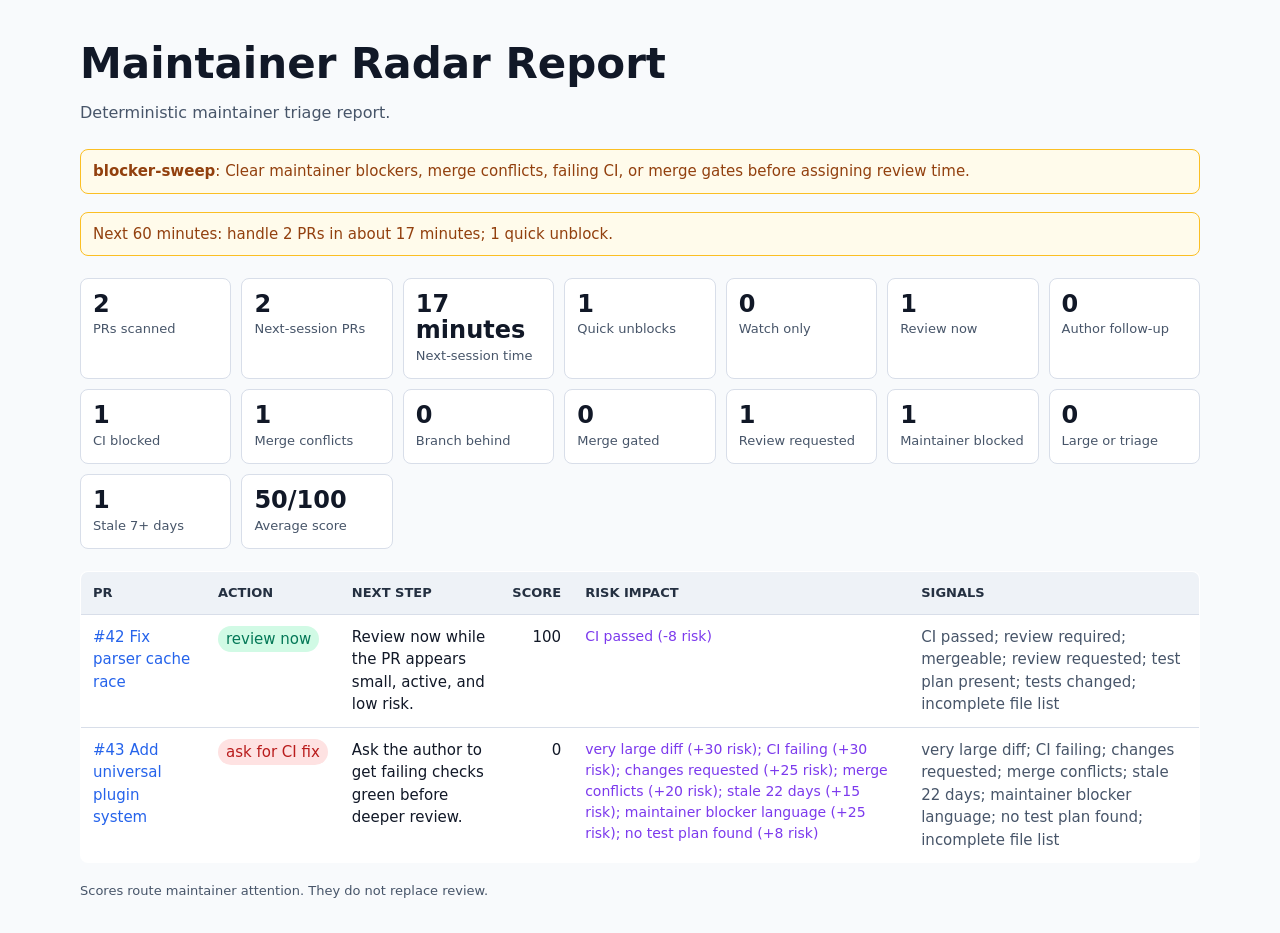
==== examples/output/sample-report.html @ 4cf0d81e "Prepare reproducible examples and guarded release checks" ====
<!doctype html>
<html lang="en">
<head>
  <meta charset="utf-8">
  <meta name="viewport" content="width=device-width, initial-scale=1">
  <title>Maintainer Radar Report</title>
  <style>
    :root {
      color-scheme: light;
      --bg: #f8fafc;
      --text: #111827;
      --muted: #475569;
      --line: #d8dee9;
      --panel: #ffffff;
      --blue: #2563eb;
      --green: #047857;
      --amber: #b45309;
      --red: #b91c1c;
      --purple: #7c3aed;
    }
    body {
      margin: 0;
      background: var(--bg);
      color: var(--text);
      font: 15px/1.5 ui-sans-serif, system-ui, -apple-system, BlinkMacSystemFont, "Segoe UI", sans-serif;
    }
    main {
      width: min(1120px, calc(100% - 32px));
      margin: 32px auto;
    }
    header {
      margin-bottom: 24px;
    }
    h1 {
      margin: 0 0 6px;
      font-size: clamp(28px, 5vw, 42px);
      letter-spacing: 0;
    }
    .subtitle {
      margin: 0;
      color: var(--muted);
      font-size: 16px;
    }
    .metrics {
      display: grid;
      grid-template-columns: repeat(auto-fit, minmax(150px, 1fr));
      gap: 10px;
      margin: 22px 0;
    }
    .metric {
      border: 1px solid var(--line);
      border-radius: 8px;
      background: var(--panel);
      padding: 12px;
    }
    .metric strong {
      display: block;
      font-size: 24px;
      line-height: 1.1;
    }
    .metric span {
      color: var(--muted);
      font-size: 13px;
    }
    table {
      width: 100%;
      border-collapse: collapse;
      background: var(--panel);
      border: 1px solid var(--line);
      border-radius: 8px;
      overflow: hidden;
    }
    th, td {
      border-bottom: 1px solid var(--line);
      padding: 11px 12px;
      text-align: left;
      vertical-align: top;
    }
    th {
      background: #eef2f7;
      color: #243041;
      font-size: 13px;
      text-transform: uppercase;
    }
    tr:last-child td {
      border-bottom: 0;
    }
    a {
      color: var(--blue);
      text-decoration: none;
    }
    a:hover {
      text-decoration: underline;
    }
    .score {
      font-variant-numeric: tabular-nums;
      text-align: right;
      white-space: nowrap;
    }
    .action {
      display: inline-block;
      border-radius: 999px;
      padding: 2px 8px;
      background: #e5e7eb;
      color: #1f2937;
      white-space: nowrap;
    }
    .action-review-now {
      background: #d1fae5;
      color: var(--green);
    }
    .action-ask-for-ci-fix,
    .action-needs-author-follow-up,
    .action-wait-for-author {
      background: #fee2e2;
      color: var(--red);
    }
    .action-wait-for-ci,
    .action-review-with-caution,
    .action-request-smaller-pr {
      background: #fef3c7;
      color: var(--amber);
    }
    .signals {
      color: var(--muted);
    }
    .impact {
      color: var(--purple);
      font-size: 14px;
    }
    .empty {
      color: var(--muted);
      text-align: center;
    }
    .action-group {
      margin-top: 22px;
    }
    .action-group h2 {
      margin: 0 0 8px;
      font-size: 18px;
    }
    .action-group h2 span {
      color: var(--muted);
      font-size: 13px;
      font-weight: 500;
    }
    .plan-section {
      margin-top: 22px;
    }
    .plan-section h2 {
      margin: 0 0 8px;
      font-size: 18px;
    }
    .notice {
      border: 1px solid #fbbf24;
      border-radius: 8px;
      background: #fffbeb;
      color: #92400e;
      padding: 10px 12px;
      margin: 0 0 18px;
    }
    pre {
      white-space: pre-wrap;
      border: 1px solid var(--line);
      border-radius: 8px;
      background: var(--panel);
      padding: 14px;
      overflow-x: auto;
    }
    details {
      border: 1px solid var(--line);
      border-radius: 8px;
      background: var(--panel);
      padding: 10px 12px;
      margin: 8px 0;
    }
    summary {
      cursor: pointer;
      font-weight: 700;
    }
    details pre {
      margin-bottom: 0;
    }
    .draft-tools {
      display: flex;
      align-items: center;
      gap: 8px;
      margin: 10px 0;
    }
    .copy-draft {
      border: 1px solid var(--line);
      border-radius: 6px;
      background: #eef2f7;
      color: var(--text);
      cursor: pointer;
      font: inherit;
      font-weight: 700;
      padding: 6px 10px;
    }
    .copy-draft:hover {
      background: #e2e8f0;
    }
    .copy-state {
      color: var(--muted);
      font-size: 13px;
    }
    footer {
      margin-top: 18px;
      color: var(--muted);
      font-size: 13px;
    }
  </style>
</head>
<body>
  <main>
    <header>
      <h1>Maintainer Radar Report</h1>
      <p class="subtitle">Deterministic maintainer triage report.</p>
    </header>
    <p class="notice"><strong>blocker-sweep</strong>: Clear maintainer blockers, merge conflicts, failing CI, or merge gates before assigning review time.</p><p class="notice">Next 60 minutes: handle 2 PRs in about 17 minutes; 1 quick unblock.</p><section class="metrics"><div class="metric"><strong>2</strong><span>PRs scanned</span></div>
<div class="metric"><strong>2</strong><span>Next-session PRs</span></div>
<div class="metric"><strong>17 minutes</strong><span>Next-session time</span></div>
<div class="metric"><strong>1</strong><span>Quick unblocks</span></div>
<div class="metric"><strong>0</strong><span>Watch only</span></div>
<div class="metric"><strong>1</strong><span>Review now</span></div>
<div class="metric"><strong>0</strong><span>Author follow-up</span></div>
<div class="metric"><strong>1</strong><span>CI blocked</span></div>
<div class="metric"><strong>1</strong><span>Merge conflicts</span></div>
<div class="metric"><strong>0</strong><span>Branch behind</span></div>
<div class="metric"><strong>0</strong><span>Merge gated</span></div>
<div class="metric"><strong>1</strong><span>Review requested</span></div>
<div class="metric"><strong>1</strong><span>Maintainer blocked</span></div>
<div class="metric"><strong>0</strong><span>Large or triage</span></div>
<div class="metric"><strong>1</strong><span>Stale 7+ days</span></div>
<div class="metric"><strong>50/100</strong><span>Average score</span></div></section>
    <table><thead><tr><th>PR</th><th>Action</th><th>Next step</th><th>Score</th><th>Risk impact</th><th>Signals</th></tr></thead><tbody><tr><td><a href="https://github.com/example/project/pull/42">#42 Fix parser cache race</a></td><td><span class="action action-review-now">review now</span></td><td>Review now while the PR appears small, active, and low risk.</td><td class="score">100</td><td class="impact">CI passed (-8 risk)</td><td class="signals">CI passed; review required; mergeable; review requested; test plan present; tests changed; incomplete file list</td></tr>
<tr><td><a href="https://github.com/example/project/pull/43">#43 Add universal plugin system</a></td><td><span class="action action-ask-for-ci-fix">ask for CI fix</span></td><td>Ask the author to get failing checks green before deeper review.</td><td class="score">0</td><td class="impact">very large diff (+30 risk); CI failing (+30 risk); changes requested (+25 risk); merge conflicts (+20 risk); stale 22 days (+15 risk); maintainer blocker language (+25 risk); no test plan found (+8 risk)</td><td class="signals">very large diff; CI failing; changes requested; merge conflicts; stale 22 days; maintainer blocker language; no test plan found; incomplete file list</td></tr></tbody></table>
    <footer>Scores route maintainer attention. They do not replace review.</footer>
  </main>
  <script>
    (() => {
      function fallbackCopy(text) {
        const area = document.createElement("textarea");
        area.value = text;
        area.setAttribute("readonly", "");
        area.style.position = "fixed";
        area.style.left = "-9999px";
        document.body.appendChild(area);
        area.select();
        try {
          return document.execCommand("copy");
        } finally {
          area.remove();
        }
      }

      async function copyText(text) {
        if (navigator.clipboard && window.isSecureContext) {
          await navigator.clipboard.writeText(text);
          return true;
        }
        return fallbackCopy(text);
      }

      function setState(button, text) {
        const state = button.parentElement.querySelector("[data-copy-state]");
        if (!state) {
          return;
        }
        state.textContent = text;
        setTimeout(() => {
          if (state.textContent === text) {
            state.textContent = "";
          }
        }, 2000);
      }

      document.addEventListener("click", async (event) => {
        const target = event.target;
        if (!(target instanceof Element)) {
          return;
        }
        const button = target.closest("[data-copy-target]");
        if (!(button instanceof HTMLButtonElement)) {
          return;
        }
        const source = document.getElementById(button.dataset.copyTarget || "");
        if (!source) {
          return;
        }
        try {
          const copied = await copyText(source.textContent || "");
          setState(button, copied ? "Copied" : "Select and copy");
        } catch (error) {
          setState(button, "Copy failed");
        }
      });
    })();
  </script>
</body>
</html>
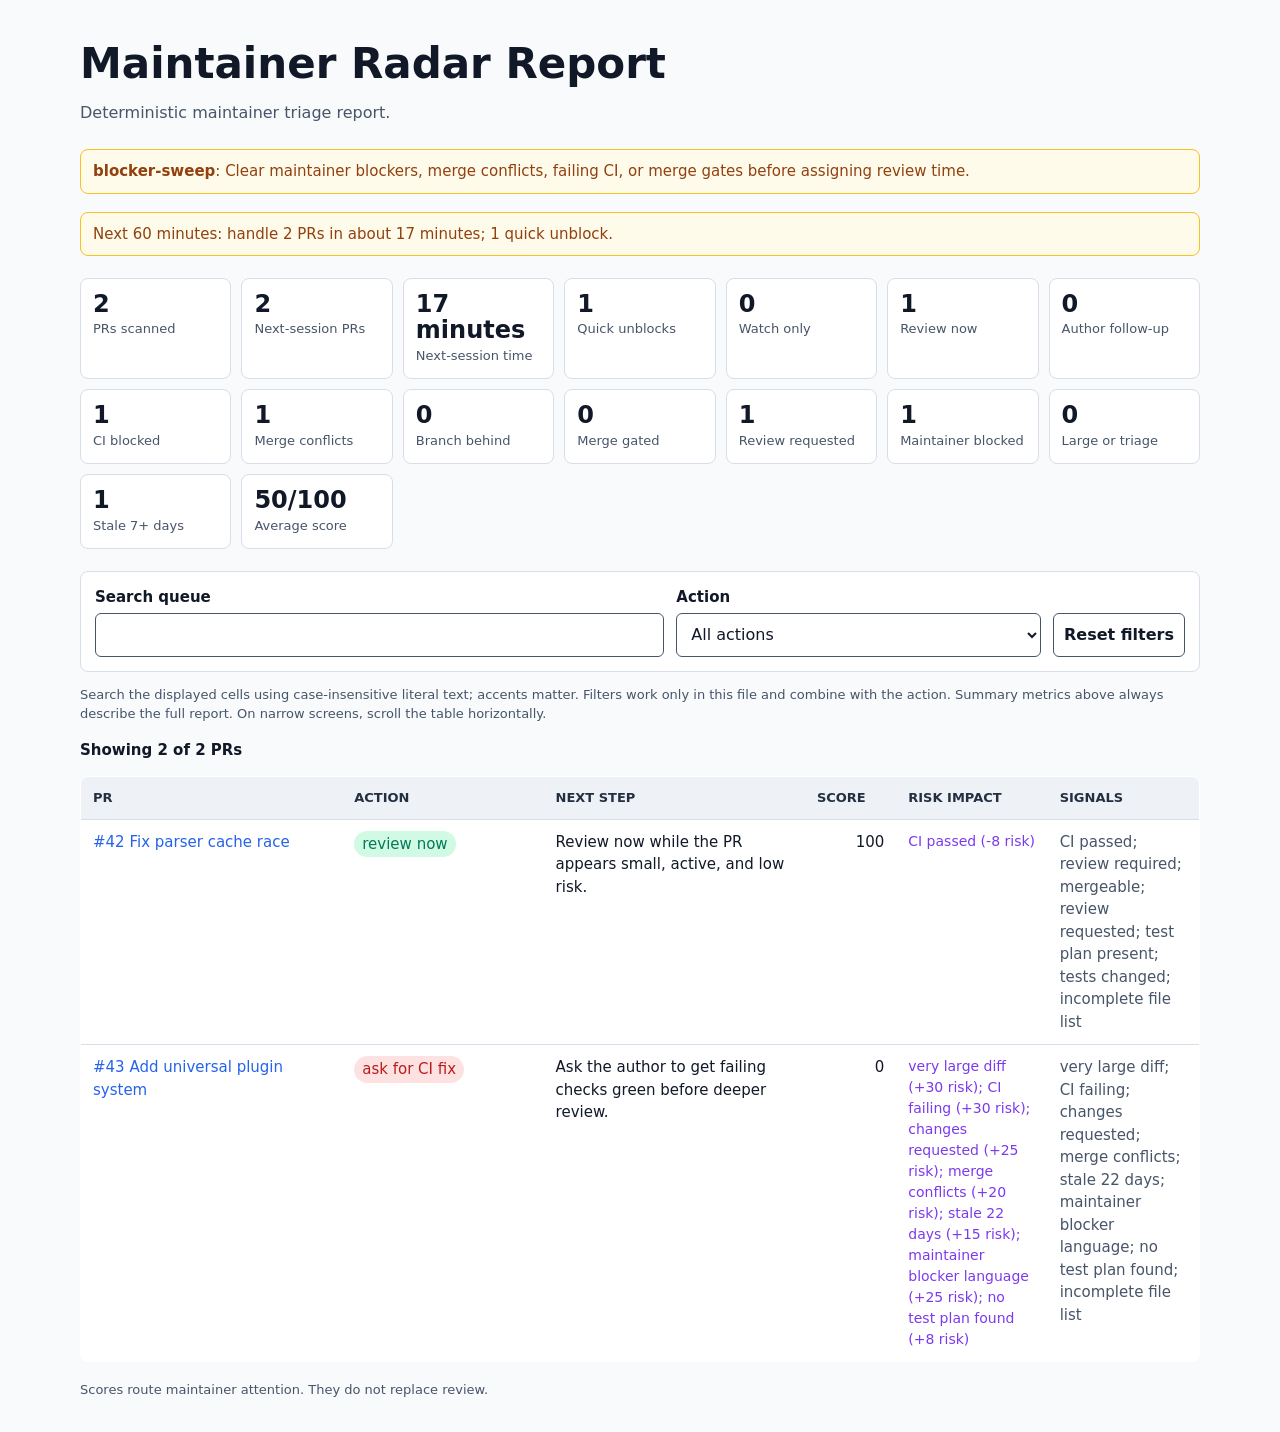
==== commit cd8cb12f: "Add reviewed snapshot comparison, safe reports, and HTML queue filters" ====
--- a/examples/output/sample-report.html
+++ b/examples/output/sample-report.html
@@ -209,6 +209,48 @@
       color: var(--muted);
       font-size: 13px;
     }
+    .queue-filters {
+      display: flex;
+      flex-wrap: wrap;
+      align-items: end;
+      gap: 12px;
+      border: 1px solid var(--line);
+      border-radius: 8px;
+      background: var(--panel);
+      padding: 14px;
+    }
+    .queue-filters[hidden], .queue-report [hidden] {
+      display: none;
+    }
+    .queue-search { flex: 2 1 16rem; min-width: 0; }
+    .queue-action { flex: 1 1 13rem; min-width: 0; }
+    .queue-filters label { display: block; font-weight: 700; margin-bottom: 4px; }
+    .queue-filters input, .queue-filters select, .queue-filters button {
+      box-sizing: border-box;
+      max-width: 100%;
+      min-height: 44px;
+      border: 1px solid var(--muted);
+      border-radius: 6px;
+      background: var(--panel);
+      color: var(--text);
+      padding: 8px 10px;
+      font: inherit;
+      font-size: 16px;
+    }
+    .queue-filters input, .queue-filters select { width: 100%; }
+    .queue-filters button { cursor: pointer; font-weight: 700; }
+    .queue-report :focus-visible { outline: 3px solid var(--blue); outline-offset: 3px; }
+    .queue-help { color: var(--muted); font-size: 13px; overflow-wrap: anywhere; }
+    .queue-count { font-weight: 700; }
+    .queue-table-region { max-width: 100%; overflow-x: auto; border-radius: 8px; }
+    .queue-table-region table { min-width: 760px; table-layout: fixed; }
+    .queue-table-region th:nth-child(1) { width: 24%; }
+    .queue-table-region th:nth-child(2) { width: 18%; }
+    .queue-table-region th:nth-child(3) { width: 24%; }
+    .queue-table-region th:nth-child(4) { width: 7%; }
+    .queue-table-region th:nth-child(5), .queue-table-region th:nth-child(6) { width: 13%; }
+    .queue-table-region td { overflow-wrap: anywhere; }
+    .queue-table-region .action { white-space: normal; }
   </style>
 </head>
 <body>
@@ -233,8 +275,8 @@
 <div class="metric"><strong>0</strong><span>Large or triage</span></div>
 <div class="metric"><strong>1</strong><span>Stale 7+ days</span></div>
 <div class="metric"><strong>50/100</strong><span>Average score</span></div></section>
-    <table><thead><tr><th>PR</th><th>Action</th><th>Next step</th><th>Score</th><th>Risk impact</th><th>Signals</th></tr></thead><tbody><tr><td><a href="https://github.com/example/project/pull/42">#42 Fix parser cache race</a></td><td><span class="action action-review-now">review now</span></td><td>Review now while the PR appears small, active, and low risk.</td><td class="score">100</td><td class="impact">CI passed (-8 risk)</td><td class="signals">CI passed; review required; mergeable; review requested; test plan present; tests changed; incomplete file list</td></tr>
-<tr><td><a href="https://github.com/example/project/pull/43">#43 Add universal plugin system</a></td><td><span class="action action-ask-for-ci-fix">ask for CI fix</span></td><td>Ask the author to get failing checks green before deeper review.</td><td class="score">0</td><td class="impact">very large diff (+30 risk); CI failing (+30 risk); changes requested (+25 risk); merge conflicts (+20 risk); stale 22 days (+15 risk); maintainer blocker language (+25 risk); no test plan found (+8 risk)</td><td class="signals">very large diff; CI failing; changes requested; merge conflicts; stale 22 days; maintainer blocker language; no test plan found; incomplete file list</td></tr></tbody></table>
+    <section class="queue-report" aria-label="Pull request queue"><form id="queue-filters" class="queue-filters" hidden aria-label="Filter pull requests" aria-describedby="queue-help"><div class="queue-search"><label for="queue-search">Search queue</label><input id="queue-search" type="search" autocomplete="off" aria-controls="queue-results" aria-describedby="queue-help"></div><div class="queue-action"><label for="queue-action">Action</label><select id="queue-action" aria-controls="queue-results"><option value="">All actions</option><option value="review now">review now</option><option value="ask for CI fix">ask for CI fix</option></select></div><button id="queue-reset" type="button">Reset filters</button></form><p id="queue-help" class="queue-help">Search the displayed cells using case-insensitive literal text; accents matter. Filters work only in this file and combine with the action. Summary metrics above always describe the full report. On narrow screens, scroll the table horizontally.</p><p id="queue-count" class="queue-count" role="status" aria-live="polite" aria-atomic="true">Showing 2 of 2 PRs</p><p id="queue-filter-fallback" class="queue-help">All report rows are shown. Local filters require JavaScript.</p><p id="queue-filter-empty" class="empty" hidden>No pull requests match these filters. Clear the search or reset filters to show all rows.</p><div id="queue-results" class="queue-table-region" role="region" aria-label="Pull request queue table" tabindex="0"><table><thead><tr><th>PR</th><th>Action</th><th>Next step</th><th>Score</th><th>Risk impact</th><th>Signals</th></tr></thead><tbody><tr><td><a href="https://github.com/example/project/pull/42">#42 Fix parser cache race</a></td><td><span class="action action-review-now">review now</span></td><td>Review now while the PR appears small, active, and low risk.</td><td class="score">100</td><td class="impact">CI passed (-8 risk)</td><td class="signals">CI passed; review required; mergeable; review requested; test plan present; tests changed; incomplete file list</td></tr>
+<tr><td><a href="https://github.com/example/project/pull/43">#43 Add universal plugin system</a></td><td><span class="action action-ask-for-ci-fix">ask for CI fix</span></td><td>Ask the author to get failing checks green before deeper review.</td><td class="score">0</td><td class="impact">very large diff (+30 risk); CI failing (+30 risk); changes requested (+25 risk); merge conflicts (+20 risk); stale 22 days (+15 risk); maintainer blocker language (+25 risk); no test plan found (+8 risk)</td><td class="signals">very large diff; CI failing; changes requested; merge conflicts; stale 22 days; maintainer blocker language; no test plan found; incomplete file list</td></tr></tbody></table></div></section>
     <footer>Scores route maintainer attention. They do not replace review.</footer>
   </main>
   <script>
@@ -297,5 +339,51 @@
       });
     })();
   </script>
+  <script>
+    (() => {
+      const form = document.getElementById("queue-filters");
+      const search = document.getElementById("queue-search");
+      const action = document.getElementById("queue-action");
+      const reset = document.getElementById("queue-reset");
+      const count = document.getElementById("queue-count");
+      const empty = document.getElementById("queue-filter-empty");
+      const region = document.getElementById("queue-results");
+      const fallback = document.getElementById("queue-filter-fallback");
+      if (!form || !search || !action || !reset || !count || !empty || !region || !fallback) {
+        return;
+      }
+      const normalize = (text) => text.normalize("NFC").toLowerCase();
+      const rows = Array.from(region.querySelectorAll("tbody tr"), (row) => ({
+        row,
+        text: normalize(Array.from(row.cells, (cell) => cell.textContent).join(" ")),
+        action: row.querySelector(".action").textContent
+      }));
+      function applyFilters() {
+        const query = normalize(search.value.trim());
+        const selectedAction = action.value;
+        let shown = 0;
+        for (const entry of rows) {
+          const matches = entry.text.includes(query) &&
+            (!selectedAction || entry.action === selectedAction);
+          entry.row.hidden = !matches;
+          if (matches) shown += 1;
+        }
+        count.textContent = `Showing ${shown} of ${rows.length} PRs`;
+        empty.hidden = shown !== 0 || rows.length === 0;
+      }
+      form.addEventListener("submit", (event) => event.preventDefault());
+      search.addEventListener("input", applyFilters);
+      action.addEventListener("change", applyFilters);
+      reset.addEventListener("click", () => {
+        search.value = "";
+        action.value = "";
+        applyFilters();
+        search.focus();
+      });
+      applyFilters();
+      fallback.hidden = true;
+      form.hidden = false;
+    })();
+  </script>
 </body>
 </html>
